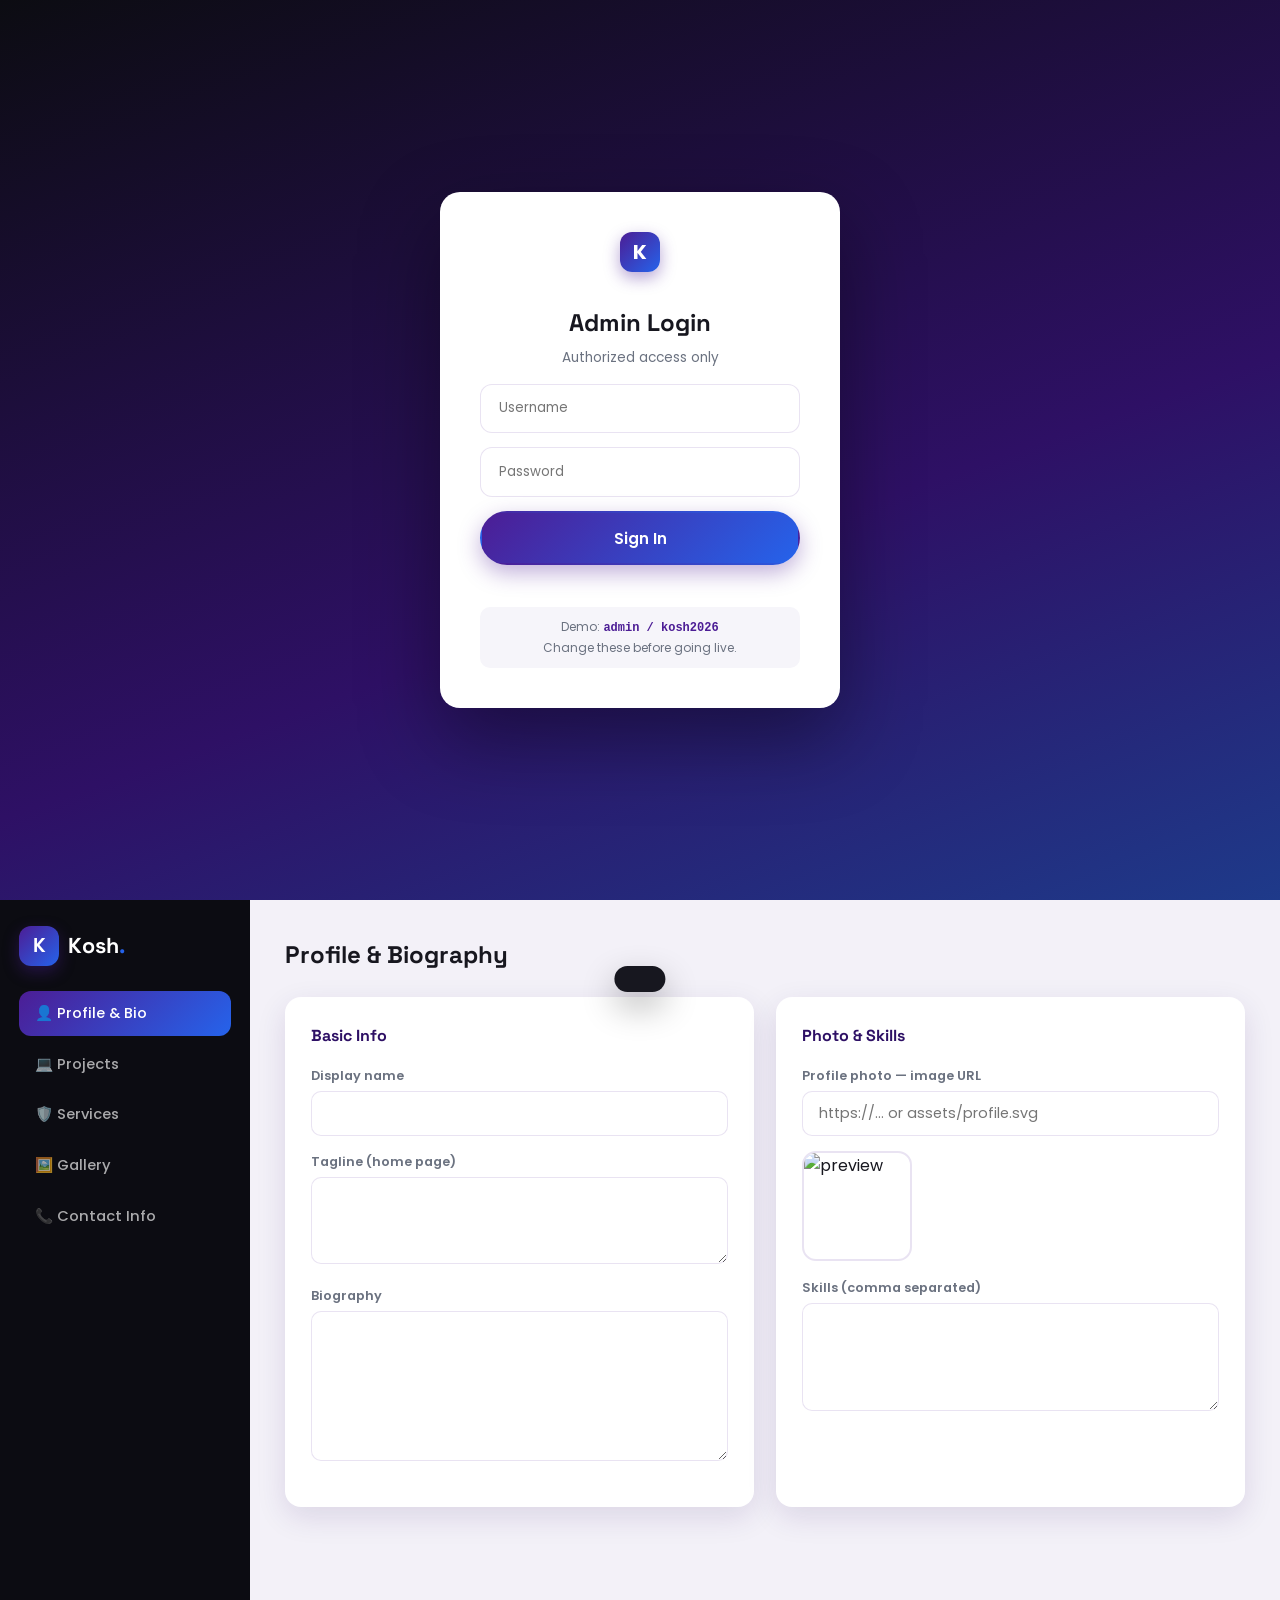
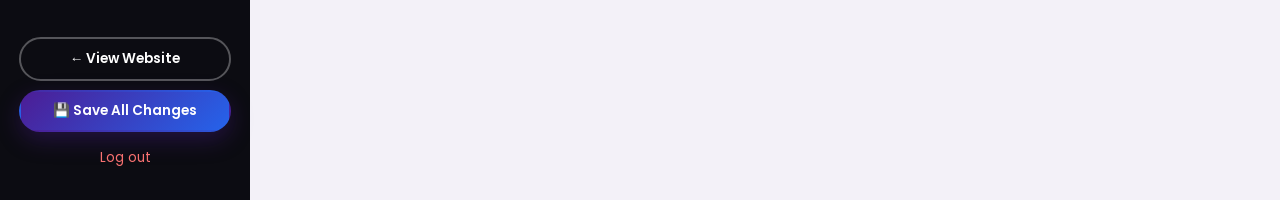
==== admin.html @ 5fe66e32 "Create my business profile" ====
<!DOCTYPE html>
<html lang="en">
<head>
<meta charset="UTF-8">
<meta name="viewport" content="width=device-width, initial-scale=1.0">
<title>Admin Dashboard — Kosh Portfolio</title>
<meta name="robots" content="noindex,nofollow">
<link href="https://fonts.googleapis.com/css2?family=Poppins:wght@300;400;500;600;700&family=Space+Grotesk:wght@500;700&display=swap" rel="stylesheet">
<link rel="stylesheet" href="css/style.css">
<link rel="stylesheet" href="css/admin.css">
</head>
<body class="admin-body">

<!-- ===== LOGIN ===== -->
<div class="admin-login" id="loginView">
  <form class="login-card" id="loginForm">
    <span class="brand-mark" style="margin:0 auto 1rem">K</span>
    <h2>Admin Login</h2>
    <p class="login-sub">Authorized access only</p>
    <input type="text" id="loginUser" placeholder="Username" required autocomplete="username">
    <input type="password" id="loginPass" placeholder="Password" required autocomplete="current-password">
    <button type="submit" class="btn btn-primary btn-block">Sign In</button>
    <p class="login-hint" id="loginHint"></p>
    <p class="login-note">Demo: <code>admin / kosh2026</code><br>Change these before going live.</p>
  </form>
</div>

<!-- ===== DASHBOARD ===== -->
<div class="admin-app" id="appView" hidden>
  <aside class="admin-sidebar">
    <a href="index.html" class="brand"><span class="brand-mark">K</span><span class="brand-text">Kosh<em>.</em></span></a>
    <nav class="admin-nav">
      <button class="an-link active" data-tab="profile">👤 Profile &amp; Bio</button>
      <button class="an-link" data-tab="projects">💻 Projects</button>
      <button class="an-link" data-tab="services">🛡️ Services</button>
      <button class="an-link" data-tab="gallery">🖼️ Gallery</button>
      <button class="an-link" data-tab="contact">📞 Contact Info</button>
    </nav>
    <div class="sidebar-foot">
      <a href="index.html" class="btn btn-outline-dark btn-sm btn-block">← View Website</a>
      <button class="btn btn-primary btn-sm btn-block" id="saveAllBtn">💾 Save All Changes</button>
      <button class="btn-ghost-danger" id="logoutBtn">Log out</button>
    </div>
  </aside>

  <main class="admin-main">
    <!-- PROFILE TAB -->
    <section class="tab-panel active" id="tab-profile">
      <h2>Profile &amp; Biography</h2>
      <div class="admin-grid">
        <div class="admin-card">
          <h3>Basic Info</h3>
          <label>Display name<input type="text" id="pf-name"></label>
          <label>Tagline (home page)<textarea id="pf-tagline" rows="3"></textarea></label>
          <label>Biography<textarea id="pf-bio" rows="6"></textarea></label>
        </div>
        <div class="admin-card">
          <h3>Photo &amp; Skills</h3>
          <label>Profile photo — image URL<input type="text" id="pf-photo" placeholder="https://... or assets/profile.svg"></label>
          <div class="img-preview"><img id="pf-photo-preview" src="" alt="preview"></div>
          <label>Skills (comma separated)<textarea id="pf-skills" rows="4"></textarea></label>
        </div>
      </div>
    </section>

    <!-- PROJECTS TAB -->
    <section class="tab-panel" id="tab-projects">
      <div class="panel-head"><h2>Software Projects</h2><button class="btn btn-primary btn-sm" id="addProjectBtn">+ Add Project</button></div>
      <div id="projectsEditor"></div>
    </section>

    <!-- SERVICES TAB -->
    <section class="tab-panel" id="tab-services">
      <div class="panel-head"><h2>Security Services</h2><button class="btn btn-primary btn-sm" id="addServiceBtn">+ Add Service</button></div>
      <div id="servicesEditor"></div>
    </section>

    <!-- GALLERY TAB -->
    <section class="tab-panel" id="tab-gallery">
      <div class="panel-head"><h2>Gallery</h2><button class="btn btn-primary btn-sm" id="addGalleryBtn">+ Add Image</button></div>
      <div id="galleryEditor"></div>
    </section>

    <!-- CONTACT TAB -->
    <section class="tab-panel" id="tab-contact">
      <h2>Contact Information</h2>
      <div class="admin-grid">
        <div class="admin-card">
          <label>Phone<input type="tel" id="ct-phone"></label>
          <label>WhatsApp number (digits only, with country code)<input type="tel" id="ct-whatsapp"></label>
          <label>Email<input type="email" id="ct-email"></label>
          <label>Location<input type="text" id="ct-location"></label>
        </div>
        <div class="admin-card">
          <h3>Social Links</h3>
          <div id="socialsEditor"></div>
          <button class="btn btn-outline-dark btn-sm" id="addSocialBtn">+ Add Social Link</button>
        </div>
      </div>
    </section>
  </main>
</div>

<div class="toast" id="toast"></div>
<script src="js/data.js"></script>
<script src="js/admin.js"></script>
</body>
</html>
---- css/style.css ----
:root{
  --purple:#4c1d95; --purple-dark:#2e1065; --purple-light:#7c3aed;
  --blue:#2563eb; --blue-light:#3b82f6; --blue-dark:#1d4ed8;
  --black:#0c0c12; --ink:#17171f; --white:#ffffff; --off:#f6f5fa;
  --grey:#6b7280; --line:rgba(76,29,149,.12);
  --radius:16px; --shadow:0 10px 30px rgba(46,16,101,.12);
  --font:'Poppins',sans-serif; --font-display:'Space Grotesk',sans-serif;
}
*{margin:0;padding:0;box-sizing:border-box}
html{scroll-behavior:smooth}
body{font-family:var(--font);color:var(--ink);background:var(--white);line-height:1.65;overflow-x:hidden}
img{max-width:100%;display:block}
a{text-decoration:none;color:inherit}
.container{width:min(1180px,92%);margin:0 auto}
.accent{color:var(--purple-light)} .accent-blue{color:var(--blue-light)}
.hide-mobile{display:inline-flex}

/* ---------- Buttons ---------- */
.btn{display:inline-flex;align-items:center;gap:.5rem;padding:.85rem 1.7rem;border-radius:50px;font-weight:600;font-size:.95rem;cursor:pointer;border:2px solid transparent;transition:transform .25s,box-shadow .25s,background .25s,color .25s;font-family:var(--font)}
.btn:hover{transform:translateY(-3px)}
.btn-primary{background:linear-gradient(135deg,var(--purple),var(--blue));color:#fff;box-shadow:0 8px 22px rgba(76,29,149,.35)}
.btn-primary:hover{box-shadow:0 14px 30px rgba(37,99,235,.4)}
.btn-outline-light{border-color:rgba(255,255,255,.5);color:#fff}
.btn-outline-light:hover{background:#fff;color:var(--purple-dark)}
.btn-outline-dark{border-color:var(--purple);color:var(--purple)}
.btn-outline-dark:hover{background:var(--purple);color:#fff}
.btn-ghost{color:#d9c8ff}.btn-ghost:hover{color:#fff}
.btn-sm{padding:.55rem 1.2rem;font-size:.85rem}
.btn-block{width:100%;justify-content:center}

/* ---------- Navbar ---------- */
.navbar{position:fixed;inset:0 0 auto 0;z-index:100;padding:1.1rem 0;transition:all .35s}
.navbar.scrolled{background:rgba(255,255,255,.92);backdrop-filter:blur(14px);padding:.6rem 0;box-shadow:0 4px 20px rgba(0,0,0,.08)}
.nav-inner{display:flex;align-items:center;justify-content:space-between;gap:1rem}
.brand{display:flex;align-items:center;gap:.55rem;font-family:var(--font-display)}
.brand-mark{width:40px;height:40px;border-radius:12px;background:linear-gradient(135deg,var(--purple),var(--blue));color:#fff;display:grid;place-items:center;font-weight:700;font-size:1.25rem;box-shadow:0 6px 16px rgba(76,29,149,.4)}
.brand-text{font-size:1.35rem;font-weight:700}
.brand-text em{font-style:normal;color:var(--blue)}
.navbar.scrolled .brand-text{color:var(--ink)}
.brand-text.light,.navbar:not(.scrolled) .brand-text{color:#fff}
.nav-links{display:flex;gap:1.6rem}
.nav-link{color:rgba(255,255,255,.85);font-weight:500;font-size:.92rem;position:relative;padding:.3rem 0;transition:color .25s}
.nav-link::after{content:'';position:absolute;left:0;bottom:-3px;width:0;height:2px;background:linear-gradient(90deg,var(--purple-light),var(--blue-light));transition:width .3s;border-radius:2px}
.nav-link:hover::after,.nav-link.active::after{width:100%}
.navbar.scrolled .nav-link{color:var(--ink)}
.nav-actions{display:flex;align-items:center;gap:.8rem}
.hamburger{display:none;flex-direction:column;gap:5px;background:none;border:0;cursor:pointer;padding:.4rem}
.hamburger span{width:26px;height:2.5px;background:#fff;border-radius:3px;transition:.3s}
.navbar.scrolled .hamburger span{background:var(--ink)}

/* ---------- Hero ---------- */
.hero{min-height:100vh;display:flex;align-items:center;position:relative;padding:7.5rem 0 4rem;background:radial-gradient(1200px 600px at 85% -10%,rgba(124,58,237,.35),transparent 60%),radial-gradient(900px 500px at -10% 110%,rgba(37,99,235,.28),transparent 55%),linear-gradient(160deg,#0c0c12 0%,#1e1040 55%,#2e1065 100%);color:#fff;overflow:hidden}
.hero-bg::before,.hero-bg::after{content:'';position:absolute;border-radius:50%;filter:blur(90px);opacity:.5}
.hero-bg::before{width:420px;height:420px;background:var(--purple-light);top:-120px;right:-80px;animation:drift 12s ease-in-out infinite alternate}
.hero-bg::after{width:340px;height:340px;background:var(--blue);bottom:-100px;left:-60px;animation:drift 14s ease-in-out infinite alternate-reverse}
@keyframes drift{to{transform:translate(40px,30px) scale(1.1)}}
.hero-inner{display:grid;grid-template-columns:1.15fr .85fr;gap:3rem;align-items:center;position:relative;z-index:2}
.hero-hello{color:#c4b5fd;font-weight:500;letter-spacing:.5px}
.hero-name{font-family:var(--font-display);font-size:clamp(2.6rem,6vw,4.4rem);line-height:1.08;margin:.4rem 0 1rem;background:linear-gradient(90deg,#fff,#c4b5fd 60%,#93c5fd);-webkit-background-clip:text;background-clip:text;color:transparent}
.hero-roles{display:flex;gap:.6rem;flex-wrap:wrap;margin-bottom:1.2rem}
.role-badge{background:rgba(124,58,237,.25);border:1px solid rgba(167,139,250,.45);color:#ddd6fe;padding:.35rem 1rem;border-radius:50px;font-size:.85rem;font-weight:500}
.role-badge-alt{background:rgba(37,99,235,.22);border-color:rgba(96,165,250,.45);color:#bfdbfe}
.hero-desc{color:rgba(255,255,255,.75);max-width:520px;margin-bottom:1.8rem}
.hero-buttons{display:flex;gap:.8rem;flex-wrap:wrap;margin-bottom:2.4rem}
.hero-stats{display:flex;gap:2.4rem}
.stat-num{font-family:var(--font-display);font-size:1.9rem;font-weight:700;color:#fff;display:block}
.stat-num::after{content:'+';color:var(--blue-light)}
.stat-label{font-size:.8rem;color:rgba(255,255,255,.55)}
.hero-visual{display:flex;justify-content:center}
.photo-ring{position:relative;padding:14px;border-radius:50%;background:conic-gradient(from 120deg,var(--purple-light),var(--blue),var(--purple-light));animation:spin-border 8s linear infinite}
@keyframes spin-border{to{filter:hue-rotate(20deg)}}
.photo-frame{width:min(340px,72vw);aspect-ratio:1;border-radius:50%;overflow:hidden;border:6px solid rgba(255,255,255,.15);background:#2a2350}
.photo-frame img{width:100%;height:100%;object-fit:cover}
.float-chip{position:absolute;background:rgba(255,255,255,.1);backdrop-filter:blur(8px);border:1px solid rgba(255,255,255,.22);padding:.5rem 1rem;border-radius:50px;font-size:.82rem;font-weight:600;animation:bob 4s ease-in-out infinite}
.chip-1{top:8%;left:-8%}.chip-2{bottom:14%;left:-14%;animation-delay:1.2s}.chip-3{top:42%;right:-12%;animation-delay:2s}
@keyframes bob{50%{transform:translateY(-12px)}}
.scroll-hint{position:absolute;left:50%;bottom:26px;transform:translateX(-50%);width:26px;height:42px;border:2px solid rgba(255,255,255,.4);border-radius:20px;display:flex;justify-content:center;padding-top:8px;z-index:2}
.scroll-hint span{width:4px;height:8px;background:#fff;border-radius:4px;animation:wheel 1.6s infinite}
@keyframes wheel{0%{transform:translateY(0);opacity:1}70%{transform:translateY(14px);opacity:0}100%{opacity:0}}

/* ---------- Sections ---------- */
.section{padding:6rem 0}
.section-alt{background:var(--off)}
.section-dark{background:linear-gradient(160deg,#0c0c12,#221150 70%,#1e1b4b);color:#fff}
.section-head{max-width:680px;margin-bottom:3rem}
.section-tag{display:inline-block;background:rgba(76,29,149,.1);color:var(--purple);font-weight:600;font-size:.8rem;letter-spacing:1.5px;text-transform:uppercase;padding:.4rem 1rem;border-radius:50px;margin-bottom:1rem}
.section-dark .section-tag{background:rgba(124,58,237,.25);color:#c4b5fd}
.section-title{font-family:var(--font-display);font-size:clamp(1.8rem,3.6vw,2.6rem);line-height:1.2}
.section-title.light{color:#fff}
.section-sub{color:var(--grey);margin-top:.8rem}
.section-sub.light{color:rgba(255,255,255,.65)}

/* ---------- About ---------- */
.about-grid{display:grid;grid-template-columns:.9fr 1.1fr;gap:3.5rem;align-items:center}
.about-photo{position:relative}
.about-photo img{border-radius:var(--radius);box-shadow:var(--shadow);aspect-ratio:4/5;object-fit:cover;width:100%}
.about-photo-badge{position:absolute;bottom:-16px;right:-10px;background:linear-gradient(135deg,var(--purple),var(--blue));color:#fff;padding:.7rem 1.3rem;border-radius:14px;font-weight:600;font-size:.88rem;box-shadow:0 10px 24px rgba(76,29,149,.4)}
.about-text p{color:#3f3f4b;margin-bottom:1.4rem}
.skills{display:flex;flex-wrap:wrap;gap:.6rem;margin-bottom:1.8rem}
.skill{background:#fff;border:1px solid var(--line);padding:.45rem 1.05rem;border-radius:50px;font-size:.85rem;font-weight:500;box-shadow:0 3px 10px rgba(46,16,101,.06)}
.about-cta{display:flex;gap:.8rem;flex-wrap:wrap}

/* ---------- Projects ---------- */
.projects-grid{display:grid;grid-template-columns:repeat(auto-fill,minmax(320px,1fr));gap:1.8rem}
.project-card{background:#fff;border-radius:var(--radius);overflow:hidden;box-shadow:var(--shadow);border:1px solid var(--line);transition:transform .3s,box-shadow .3s;display:flex;flex-direction:column}
.project-card:hover{transform:translateY(-8px);box-shadow:0 22px 44px rgba(46,16,101,.18)}
.project-thumb{aspect-ratio:16/10;overflow:hidden;background:linear-gradient(135deg,var(--purple),var(--blue));position:relative}
.project-thumb img{width:100%;height:100%;object-fit:cover;transition:transform .5s}
.project-card:hover .project-thumb img{transform:scale(1.06)}
.project-body{padding:1.4rem;display:flex;flex-direction:column;flex:1}
.project-body h3{font-family:var(--font-display);font-size:1.15rem;margin-bottom:.5rem}
.project-body p{font-size:.9rem;color:var(--grey);flex:1;margin-bottom:1rem}
.tech-tags{display:flex;flex-wrap:wrap;gap:.4rem;margin-bottom:1.1rem}
.tech-tags span{background:rgba(37,99,235,.09);color:var(--blue-dark);font-size:.72rem;font-weight:600;padding:.25rem .7rem;border-radius:50px}
.project-links{display:flex;gap:.6rem}
.plink{flex:1;text-align:center;padding:.55rem .5rem;border-radius:10px;font-size:.85rem;font-weight:600;transition:.25s}
.plink-live{background:linear-gradient(135deg,var(--purple),var(--blue));color:#fff}
.plink-live:hover{box-shadow:0 8px 18px rgba(76,29,149,.35)}
.plink-git{border:1.5px solid var(--line);color:var(--ink)}
.plink-git:hover{border-color:var(--purple);color:var(--purple)}

/* ---------- Services ---------- */
.services-grid{display:grid;grid-template-columns:repeat(auto-fill,minmax(260px,1fr));gap:1.5rem}
.service-card{background:rgba(255,255,255,.05);border:1px solid rgba(255,255,255,.12);border-radius:var(--radius);padding:1.7rem 1.5rem;transition:transform .3s,border-color .3s,background .3s;display:flex;flex-direction:column}
.service-card:hover{transform:translateY(-8px);border-color:rgba(124,58,237,.6);background:rgba(124,58,237,.12)}
.service-icon{width:56px;height:56px;border-radius:16px;background:linear-gradient(135deg,var(--purple-light),var(--blue));display:grid;place-items:center;font-size:1.6rem;margin-bottom:1.1rem;box-shadow:0 8px 20px rgba(76,29,149,.4)}
.service-card h3{font-family:var(--font-display);font-size:1.08rem;margin-bottom:.5rem;color:#fff}
.service-card p{font-size:.87rem;color:rgba(255,255,255,.65);flex:1;margin-bottom:1.2rem}
.service-enquire{align-self:flex-start;font-size:.85rem;font-weight:600;color:#93c5fd;display:inline-flex;align-items:center;gap:.35rem;transition:gap .25s}
.service-enquire:hover{gap:.7rem;color:#fff}

/* ---------- Gallery ---------- */
.gallery-controls{display:flex;flex-direction:column;gap:1rem;margin-bottom:2rem}
.search-input{width:100%;max-width:420px;padding:.8rem 1.2rem;border:1.5px solid var(--line);border-radius:50px;font-family:var(--font);font-size:.92rem;outline:none;transition:border-color .25s,box-shadow .25s;background:#fff}
.search-input:focus{border-color:var(--purple-light);box-shadow:0 0 0 4px rgba(124,58,237,.12)}
.filter-pills{display:flex;flex-wrap:wrap;gap:.5rem}
.pill{padding:.5rem 1.2rem;border-radius:50px;border:1.5px solid var(--line);background:#fff;font-family:var(--font);font-size:.85rem;font-weight:500;color:var(--ink);cursor:pointer;transition:.25s}
.pill:hover{border-color:var(--purple-light);color:var(--purple)}
.pill.active{background:linear-gradient(135deg,var(--purple),var(--blue));color:#fff;border-color:transparent;box-shadow:0 6px 16px rgba(76,29,149,.3)}
.gallery-grid{columns:3;column-gap:1.2rem}
.gallery-item{break-inside:avoid;margin-bottom:1.2rem;border-radius:var(--radius);overflow:hidden;position:relative;cursor:zoom-in;box-shadow:var(--shadow)}
.gallery-item img{width:100%;transition:transform .5s;display:block}
.gallery-item:hover img{transform:scale(1.05)}
.gallery-item .g-overlay{position:absolute;inset:0;background:linear-gradient(to top,rgba(12,12,18,.85),transparent 55%);opacity:0;transition:opacity .35s;display:flex;flex-direction:column;justify-content:flex-end;padding:1.1rem}
.gallery-item:hover .g-overlay{opacity:1}
.g-overlay h4{color:#fff;font-size:.95rem}
.g-overlay span{color:#a5b4fc;font-size:.75rem;text-transform:uppercase;letter-spacing:1px}
.gallery-empty{text-align:center;color:var(--grey);padding:2rem}

/* ---------- Contact ---------- */
.contact-grid{display:grid;grid-template-columns:1fr 1.1fr;gap:2.5rem;align-items:start}
.contact-cards{display:grid;gap:1rem}
.contact-card{display:flex;align-items:center;gap:1rem;background:#fff;border:1px solid var(--line);border-radius:var(--radius);padding:1.1rem 1.3rem;box-shadow:0 4px 14px rgba(46,16,101,.06);transition:transform .25s,box-shadow .25s}
.contact-card:hover{transform:translateY(-4px);box-shadow:0 12px 26px rgba(46,16,101,.12)}
.cc-icon{font-size:1.5rem}
.contact-card h4{font-size:.95rem}
.contact-card p{font-size:.85rem;color:var(--grey);word-break:break-all}
.copy-btn{margin-left:auto;background:rgba(37,99,235,.1);border:0;color:var(--blue);width:36px;height:36px;border-radius:10px;cursor:pointer;font-size:1rem;transition:.25s;flex-shrink:0}
.copy-btn:hover{background:var(--blue);color:#fff}
.wa-card{border-color:rgba(37,211,102,.4)}
.cc-arrow{margin-left:auto;color:var(--blue);font-weight:700}
.social-row{display:flex;gap:.7rem;margin-top:.4rem}
.social-row a{width:44px;height:44px;border-radius:12px;display:grid;place-items:center;background:#fff;border:1px solid var(--line);font-size:1.15rem;transition:.25s;box-shadow:0 4px 12px rgba(46,16,101,.06)}
.social-row a:hover{transform:translateY(-4px);background:linear-gradient(135deg,var(--purple),var(--blue))}
.social-row a:hover svg{fill:#fff}
.social-row svg{width:20px;height:20px;fill:var(--purple);transition:.25s}
.contact-form{background:#fff;border-radius:var(--radius);border:1px solid var(--line);box-shadow:var(--shadow);padding:2rem}
.contact-form h3{font-family:var(--font-display);margin-bottom:1.3rem}
.form-row{display:grid;grid-template-columns:1fr 1fr;gap:1rem}
.contact-form input,.contact-form select,.contact-form textarea{width:100%;padding:.85rem 1.1rem;margin-bottom:1rem;border:1.5px solid var(--line);border-radius:12px;font-family:var(--font);font-size:.92rem;outline:none;transition:border-color .25s,box-shadow .25s;background:#fff;color:var(--ink)}
.contact-form input:focus,.contact-form select:focus,.contact-form textarea:focus{border-color:var(--purple-light);box-shadow:0 0 0 4px rgba(124,58,237,.12)}
.form-note{font-size:.78rem;color:var(--grey);text-align:center;margin-top:.8rem}

/* ---------- Footer ---------- */
.footer{background:var(--black);color:rgba(255,255,255,.7);padding:4rem 0 0}
.footer-inner{display:grid;grid-template-columns:1.4fr 1fr 1fr 1fr;gap:2.5rem;padding-bottom:3rem}
.footer-brand p{font-size:.88rem;margin-top:1rem;max-width:300px}
.footer-col h5{color:#fff;font-family:var(--font-display);margin-bottom:1rem;font-size:.95rem}
.footer-col a{display:block;font-size:.88rem;margin-bottom:.55rem;transition:color .25s,padding-left .25s}
.footer-col a:hover{color:var(--blue-light);padding-left:6px}
.footer-bottom{border-top:1px solid rgba(255,255,255,.1);padding:1.2rem 0;display:flex;justify-content:space-between;align-items:center;width:min(1180px,92%);margin:0 auto;font-size:.82rem}
.admin-link{color:rgba(255,255,255,.4);font-size:.78rem}
.admin-link:hover{color:var(--blue-light)}

/* ---------- Lightbox ---------- */
.lightbox{position:fixed;inset:0;background:rgba(8,8,14,.94);z-index:200;display:flex;align-items:center;justify-content:center;opacity:0;pointer-events:none;transition:opacity .3s}
.lightbox.open{opacity:1;pointer-events:auto}
.lightbox-figure{max-width:min(1000px,90vw);text-align:center}
.lightbox-figure img{max-height:78vh;max-width:100%;border-radius:12px;box-shadow:0 30px 80px rgba(0,0,0,.6);margin:0 auto}
.lightbox-figure figcaption{color:#fff;margin-top:1rem;font-size:.95rem}
.lightbox-close{position:absolute;top:24px;right:28px;background:rgba(255,255,255,.1);border:0;color:#fff;width:44px;height:44px;border-radius:50%;font-size:1.1rem;cursor:pointer;transition:.25s}
.lightbox-close:hover{background:var(--purple)}
.lightbox-nav{position:absolute;top:50%;transform:translateY(-50%);background:rgba(255,255,255,.1);border:0;color:#fff;width:50px;height:50px;border-radius:50%;font-size:1.6rem;cursor:pointer;transition:.25s}
.lightbox-nav:hover{background:var(--blue)}
.lightbox-nav.prev{left:24px}.lightbox-nav.next{right:24px}

/* ---------- Toast ---------- */
.toast{position:fixed;bottom:28px;left:50%;transform:translate(-50%,120px);background:var(--ink);color:#fff;padding:.8rem 1.6rem;border-radius:50px;font-size:.88rem;z-index:300;transition:transform .4s cubic-bezier(.2,.9,.3,1.3);box-shadow:0 14px 34px rgba(0,0,0,.3)}
.toast.show{transform:translate(-50%,0)}

/* ---------- Reveal animation ---------- */
.reveal{opacity:0;transform:translateY(36px);transition:opacity .7s ease,transform .7s ease}
.reveal.visible{opacity:1;transform:none}

/* ---------- Responsive ---------- */
@media(max-width:980px){
  .hero-inner{grid-template-columns:1fr;text-align:center}
  .hero-desc,.hero-buttons,.hero-roles,.hero-stats{margin-left:auto;margin-right:auto;justify-content:center}
  .hero-visual{order:-1}
  .photo-frame{width:min(240px,60vw)}
  .chip-2{left:-4%}.chip-3{right:-4%}
  .about-grid,.contact-grid{grid-template-columns:1fr;gap:2.5rem}
  .gallery-grid{columns:2}
  .footer-inner{grid-template-columns:1fr 1fr}
}
@media(max-width:720px){
  .hamburger{display:flex}
  .nav-links{position:fixed;top:0;right:0;height:100vh;width:min(300px,78vw);background:linear-gradient(160deg,#0c0c12,#2e1065);flex-direction:column;padding:6rem 2rem 2rem;gap:1.4rem;transform:translateX(100%);transition:transform .4s;z-index:99;box-shadow:-20px 0 60px rgba(0,0,0,.4)}
  .nav-links.open{transform:none}
  .nav-links .nav-link{color:#fff;font-size:1.05rem}
  .hide-mobile{display:none}
  .section{padding:4.2rem 0}
  .gallery-grid{columns:1}
  .form-row{grid-template-columns:1fr}
  .footer-inner{grid-template-columns:1fr}
  .footer-bottom{flex-direction:column;gap:.5rem;text-align:center}
  .hero-stats{gap:1.4rem}
  .float-chip{display:none}
}
---- css/admin.css ----
.admin-body{background:#f3f1f8;min-height:100vh}
.admin-login{min-height:100vh;display:grid;place-items:center;background:linear-gradient(160deg,#0c0c12,#2e1065 60%,#1e3a8a);padding:1rem}
.login-card{background:#fff;border-radius:20px;padding:2.5rem;width:min(400px,100%);box-shadow:0 30px 80px rgba(0,0,0,.4);text-align:center;display:flex;flex-direction:column;gap:.9rem}
.login-card h2{font-family:var(--font-display)}
.login-sub{color:var(--grey);font-size:.85rem;margin-top:-.6rem}
.login-card input{padding:.85rem 1.1rem;border:1.5px solid var(--line);border-radius:12px;font-family:var(--font);outline:none}
.login-card input:focus{border-color:var(--purple-light);box-shadow:0 0 0 4px rgba(124,58,237,.12)}
.login-hint{color:#dc2626;font-size:.82rem;min-height:1em}
.login-note{font-size:.75rem;color:var(--grey);background:var(--off);border-radius:10px;padding:.6rem}
.login-note code{color:var(--purple);font-weight:600}

.admin-app{display:grid;grid-template-columns:250px 1fr;min-height:100vh}
.admin-sidebar{background:var(--black);color:#fff;padding:1.6rem 1.2rem;display:flex;flex-direction:column;gap:1.6rem;position:sticky;top:0;height:100vh}
.admin-sidebar .brand-text{color:#fff}
.admin-nav{display:flex;flex-direction:column;gap:.35rem;flex:1}
.an-link{background:none;border:0;color:rgba(255,255,255,.65);text-align:left;padding:.75rem 1rem;border-radius:12px;font-family:var(--font);font-size:.92rem;font-weight:500;cursor:pointer;transition:.25s}
.an-link:hover{background:rgba(255,255,255,.08);color:#fff}
.an-link.active{background:linear-gradient(135deg,var(--purple),var(--blue));color:#fff}
.sidebar-foot{display:grid;gap:.6rem}
.sidebar-foot .btn-outline-dark{border-color:rgba(255,255,255,.3);color:#fff}
.sidebar-foot .btn-outline-dark:hover{background:#fff;color:var(--black)}
.btn-ghost-danger{background:none;border:0;color:#f87171;font-family:var(--font);font-size:.85rem;cursor:pointer;padding:.4rem}
.btn-ghost-danger:hover{color:#fca5a5}

.admin-main{padding:2.2rem;overflow-y:auto}
.tab-panel{display:none;animation:fadeIn .35s}
.tab-panel.active{display:block}
@keyframes fadeIn{from{opacity:0;transform:translateY(10px)}to{opacity:1}}
.admin-main h2{font-family:var(--font-display);margin-bottom:1.4rem}
.panel-head{display:flex;justify-content:space-between;align-items:center;margin-bottom:1.4rem}
.panel-head h2{margin:0}
.admin-grid{display:grid;grid-template-columns:1fr 1fr;gap:1.4rem}
.admin-card{background:#fff;border-radius:16px;padding:1.6rem;box-shadow:var(--shadow);margin-bottom:1.4rem}
.admin-card h3{font-family:var(--font-display);font-size:1rem;margin-bottom:1rem;color:var(--purple-dark)}
.admin-card label,.editor-row label{display:block;font-size:.8rem;font-weight:600;color:var(--grey);margin-bottom:.9rem}
.admin-card input,.admin-card textarea,.admin-card select,.editor-row input,.editor-row textarea,.editor-row select{width:100%;padding:.7rem 1rem;margin-top:.3rem;border:1.5px solid var(--line);border-radius:10px;font-family:var(--font);font-size:.9rem;outline:none;resize:vertical}
.admin-card input:focus,.admin-card textarea:focus,.editor-row input:focus,.editor-row textarea:focus{border-color:var(--purple-light);box-shadow:0 0 0 3px rgba(124,58,237,.1)}
.img-preview{margin:.6rem 0 1rem}
.img-preview img{width:110px;height:110px;border-radius:14px;object-fit:cover;border:2px solid var(--line)}

.editor-item{background:#fff;border-radius:16px;padding:1.4rem;box-shadow:var(--shadow);margin-bottom:1.2rem}
.editor-item-head{display:flex;justify-content:space-between;align-items:center;margin-bottom:1rem}
.editor-item-head h4{font-family:var(--font-display);font-size:1rem}
.editor-row{display:grid;grid-template-columns:1fr 1fr;gap:.9rem}
.editor-row .full{grid-column:1/-1}
.btn-danger{background:#fee2e2;color:#b91c1c;border:0;padding:.5rem 1rem;border-radius:10px;font-family:var(--font);font-weight:600;font-size:.82rem;cursor:pointer;transition:.25s}
.btn-danger:hover{background:#dc2626;color:#fff}
.thumb-mini{width:64px;height:64px;border-radius:10px;object-fit:cover;border:1.5px solid var(--line)}

@media(max-width:860px){
  .admin-app{grid-template-columns:1fr}
  .admin-sidebar{position:static;height:auto;flex-direction:row;flex-wrap:wrap;align-items:center}
  .admin-nav{flex-direction:row;flex-wrap:wrap}
  .sidebar-foot{grid-auto-flow:column;display:flex}
  .admin-grid,.editor-row{grid-template-columns:1fr}
  .admin-main{padding:1.2rem}
}
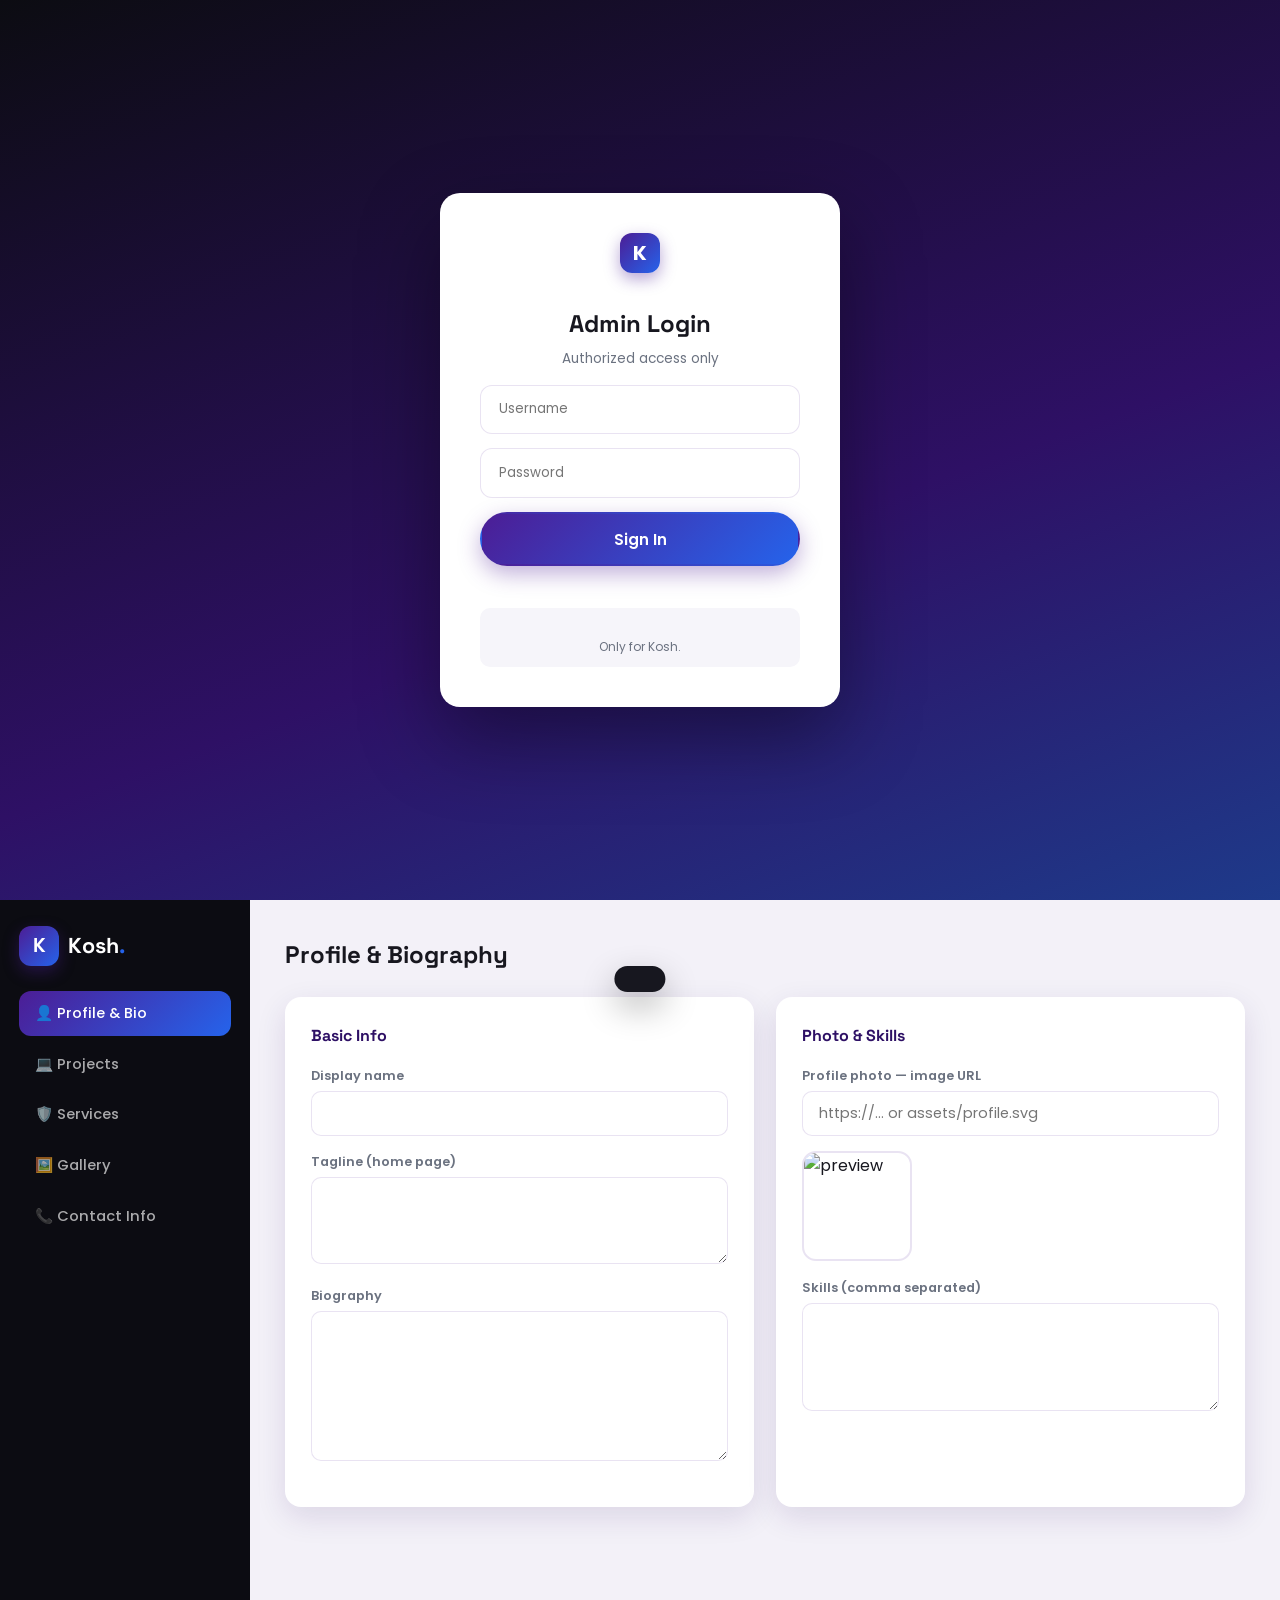
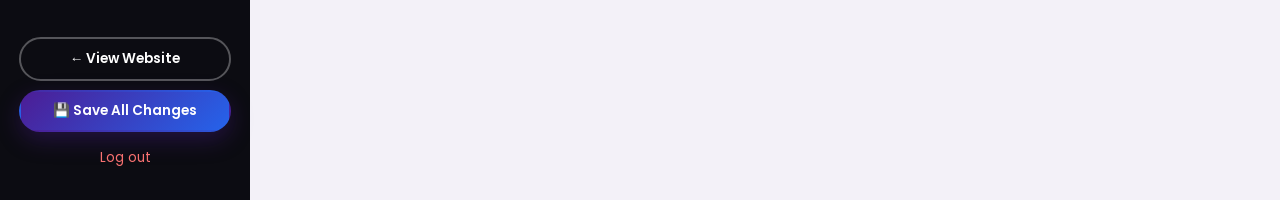
==== commit 4525af8b: "modify admin page" ====
--- a/admin.html
+++ b/admin.html
@@ -21,7 +21,7 @@
     <input type="password" id="loginPass" placeholder="Password" required autocomplete="current-password">
     <button type="submit" class="btn btn-primary btn-block">Sign In</button>
     <p class="login-hint" id="loginHint"></p>
-    <p class="login-note">Demo: <code>admin / kosh2026</code><br>Change these before going live.</p>
+    <p class="login-note"><br>Only for Kosh.</p>
   </form>
 </div>
 
